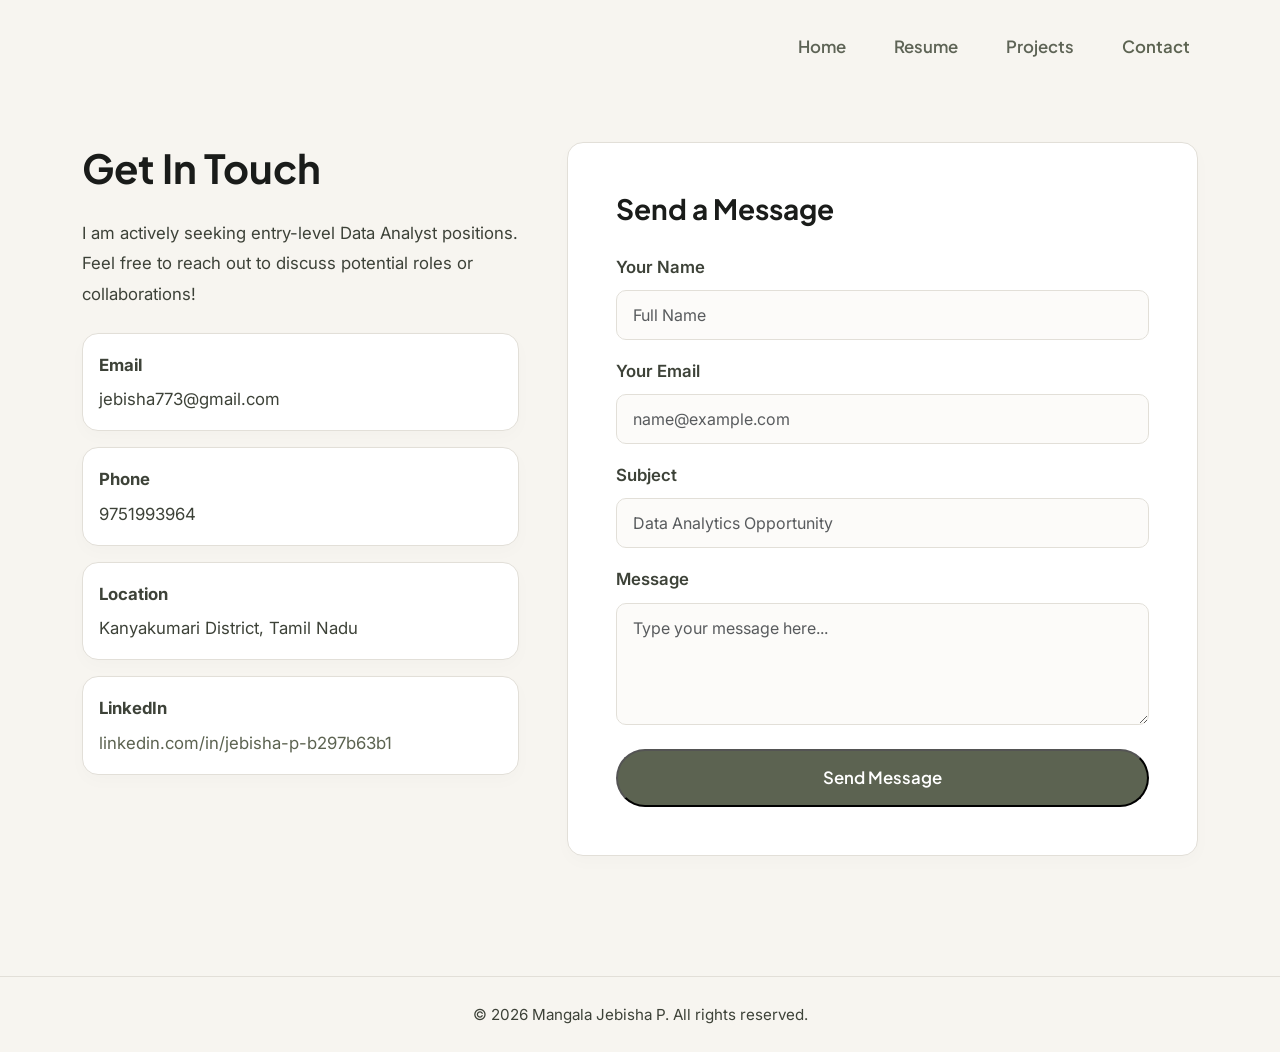
==== contact.html @ 96cd304e "Initial portfolio files" ====
<!DOCTYPE html>
<html lang="en">
<head>
  <meta charset="UTF-8">
  <meta name="viewport" content="width=device-width, initial-scale=1.0">
  <title>Contact | Mangala Jebisha P</title>
  <link href="https://cdn.jsdelivr.net/npm/bootstrap@5.3.2/dist/css/bootstrap.min.css" rel="stylesheet">
  <link rel="stylesheet" href="css/style.css">
</head>
<body>
  <nav class="navbar navbar-expand-lg">
    <div class="container">
      <button class="navbar-toggler ms-auto" type="button" data-bs-toggle="collapse" data-bs-target="#navbarNav">
        <span class="navbar-toggler-icon"></span>
      </button>
      <div class="collapse navbar-collapse justify-content-end" id="navbarNav">
        <ul class="navbar-nav">
          <li class="nav-item"><a class="nav-link" href="index.html">Home</a></li>
          <li class="nav-item"><a class="nav-link" href="resume.html">Resume</a></li>
          <li class="nav-item"><a class="nav-link" href="project.html">Projects</a></li>
          <li class="nav-item"><a class="nav-link active" href="contact.html">Contact</a></li>
        </ul>
      </div>
    </div>
  </nav>

  <main class="container my-5">
    <div class="row g-5">
      <div class="col-md-5">
        <h1 class="mb-4">Get In Touch</h1>
        <p class="mb-4">
          I am actively seeking entry-level Data Analyst positions. Feel free to reach out to discuss potential roles or collaborations!
        </p>
        
        <div class="card-custom mb-3 p-3">
          <p class="fw-bold mb-1">Email</p>
          <p class="m-0">jebisha773@gmail.com</p>
        </div>

        <div class="card-custom mb-3 p-3">
          <p class="fw-bold mb-1">Phone</p>
          <p class="m-0">9751993964</p>
        </div>

        <div class="card-custom mb-3 p-3">
          <p class="fw-bold mb-1">Location</p>
          <p class="m-0">Kanyakumari District, Tamil Nadu</p>
        </div>

        <div class="card-custom p-3">
          <p class="fw-bold mb-1">LinkedIn</p>
          <a href="https://linkedin.com/in/jebisha-p-b297b63b1" target="_blank" class="text-decoration-none" style="color: var(--accent-color);">linkedin.com/in/jebisha-p-b297b63b1</a>
        </div>
      </div>

      <div class="col-md-7">
        <div class="card-custom p-4 p-md-5">
          <h3 class="mb-4">Send a Message</h3>
          <form>
            <div class="mb-3">
              <label class="form-label fw-semibold">Your Name</label>
              <input type="text" class="form-control" placeholder="Full Name">
            </div>
            <div class="mb-3">
              <label class="form-label fw-semibold">Your Email</label>
              <input type="email" class="form-control" placeholder="name@example.com">
            </div>
            <div class="mb-3">
              <label class="form-label fw-semibold">Subject</label>
              <input type="text" class="form-control" placeholder="Data Analytics Opportunity">
            </div>
            <div class="mb-4">
              <label class="form-label fw-semibold">Message</label>
              <textarea class="form-control" rows="4" placeholder="Type your message here..."></textarea>
            </div>
            <button type="submit" class="btn-primary-custom w-100">Send Message</button>
          </form>
        </div>
      </div>
    </div>
  </main>

  <footer class="text-center">
    <p class="m-0">&copy; 2026 Mangala Jebisha P. All rights reserved.</p>
  </footer>

  <script src="https://cdn.jsdelivr.net/npm/bootstrap@5.3.2/dist/js/bootstrap.bundle.min.js"></script>
</body>
</html>
---- css/style.css ----
@import url('https://fonts.googleapis.com/css2?family=Inter:wght@400;500;600&family=Plus+Jakarta+Sans:wght@600;700;800&display=swap');

:root {
  --bg-color: #F7F5F0;
  --card-bg: #FFFFFF;
  --primary-heading: #1A1C1A;
  --body-text: #3D4238;
  --tagline-color: #5E6456;
  --accent-color: #5C6351;
  --button-hover: #43483A;
  --nav-link: #5E6456;
  --border-color: #E2DFD8;
  
  --font-heading: 'Plus Jakarta Sans', sans-serif;
  --font-body: 'Inter', sans-serif;
}

/* Global Reset & Base Layout */
* {
  box-sizing: border-box;
}

body {
  background-color: var(--bg-color);
  color: var(--body-text);
  font-family: var(--font-body);
  font-size: 1.05rem;
  line-height: 1.8;
  min-height: 100vh;
  display: flex;
  flex-direction: column;
}

main {
  flex: 1;
}

/* Headings & Typography */
h1, h2, h3, h4, h5, h6 {
  font-family: var(--font-heading);
  color: var(--primary-heading);
  font-weight: 700;
  line-height: 1.3;
}

p {
  margin-bottom: 1.2rem;
  color: var(--body-text);
}

/* Navigation Bar */
.navbar {
  padding-top: 1.5rem;
  padding-bottom: 1.5rem;
}

.nav-link {
  font-family: var(--font-heading);
  color: var(--nav-link) !important;
  font-weight: 600;
  font-size: 1.05rem;
  margin-left: 2rem;
  transition: color 0.2s ease;
}

.nav-link:hover, .nav-link.active {
  color: var(--accent-color) !important;
}

/* Home Page Hero Section */
.tagline {
  font-family: var(--font-heading);
  font-weight: 700;
  letter-spacing: 2px;
  font-size: 0.95rem;
  color: var(--tagline-color);
  margin-bottom: 0.8rem;
}

.hero-title {
  font-size: 3.5rem;
  font-weight: 800;
  letter-spacing: -1px;
  margin-bottom: 1.2rem;
}

.hero-desc {
  font-size: 1.15rem;
  line-height: 1.7;
  max-width: 600px;
  margin-bottom: 2rem;
}

/* Buttons */
.btn-primary-custom {
  background-color: var(--accent-color);
  color: #FFFFFF !important;
  font-family: var(--font-heading);
  font-weight: 600;
  padding: 12px 30px;
  border-radius: 30px;
  text-decoration: none;
  transition: background-color 0.2s ease;
  display: inline-block;
}

.btn-primary-custom:hover {
  background-color: var(--button-hover);
}

.btn-outline-custom {
  border: 1.5px solid var(--accent-color);
  color: var(--accent-color) !important;
  font-family: var(--font-heading);
  font-weight: 600;
  padding: 12px 30px;
  border-radius: 30px;
  text-decoration: none;
  transition: all 0.2s ease;
  display: inline-block;
}

.btn-outline-custom:hover {
  background-color: var(--accent-color);
  color: #FFFFFF !important;
}

/* Profile Image Container */
.img-container {
  width: 300px;
  height: 300px;
  border-radius: 50%;
  overflow: hidden;
  border: 6px solid #FFFFFF;
  box-shadow: 0 12px 30px rgba(0,0,0,0.06);
}

.profile-img {
  width: 100%;
  height: 100%;
  object-fit: cover;
  object-position: top center;
}

/* General Cards & Skill Badges */
.card-custom {
  background-color: var(--card-bg);
  border: 1px solid var(--border-color);
  border-radius: 16px;
  padding: 2rem;
  box-shadow: 0 6px 18px rgba(0,0,0,0.02);
  margin-bottom: 1.5rem;
}

.badge-skill {
  background-color: #EAE7E1;
  color: var(--accent-color);
  font-family: var(--font-heading);
  font-weight: 600;
  font-size: 0.9rem;
  padding: 8px 16px;
  border-radius: 20px;
  margin-right: 8px;
  margin-bottom: 12px;
  display: inline-block;
}

/* Resume Page Specific Styling */
.resume-card {
  background-color: #FFFFFF;
  border: 1px solid var(--border-color);
  border-radius: 16px;
  padding: 3rem;
  box-shadow: 0 10px 30px rgba(0, 0, 0, 0.04);
}

.candidate-name {
  font-size: 2.2rem;
  font-weight: 800;
  letter-spacing: 1px;
  margin-bottom: 0.2rem;
}

.candidate-title {
  font-weight: 700;
  letter-spacing: 2px;
  color: var(--tagline-color);
  font-size: 0.95rem;
  margin-bottom: 0.8rem;
}

.contact-info {
  font-size: 0.95rem;
  color: var(--tagline-color);
}

.contact-info .divider {
  margin: 0 8px;
  color: #C2BFB8;
}

.section-divider {
  border: none;
  border-top: 1px solid #EAE7E1;
  margin: 1.8rem 0;
}

.section-title {
  font-size: 1.1rem;
  letter-spacing: 1.5px;
  color: var(--primary-heading);
  font-weight: 800;
  margin-bottom: 1rem;
}

.section-body {
  font-size: 1rem;
  line-height: 1.7;
  color: var(--body-text);
  margin-bottom: 0;
}

.skills-grid {
  display: flex;
  flex-wrap: wrap;
  gap: 10px;
}

.skill-pill {
  background-color: #F3F1EC;
  border: 1px solid var(--border-color);
  color: var(--body-text);
  font-family: var(--font-heading);
  font-weight: 600;
  font-size: 0.88rem;
  padding: 6px 16px;
  border-radius: 20px;
}

.role-title {
  font-size: 1.1rem;
  font-weight: 700;
  color: var(--primary-heading);
  margin-bottom: 0.2rem;
}

.company-name {
  font-style: italic;
  color: var(--tagline-color);
  margin-bottom: 0.5rem;
}

.timeline {
  font-family: var(--font-heading);
  font-weight: 600;
  font-size: 0.9rem;
  color: var(--accent-color);
}

.project-title {
  font-size: 0.98rem;
  margin-bottom: 0.6rem;
}

.bullet-list {
  padding-left: 1.2rem;
  margin-bottom: 0;
}

.bullet-list li {
  font-size: 0.98rem;
  margin-bottom: 0.4rem;
  line-height: 1.6;
}

/* Form Controls */
.form-control {
  border-radius: 10px;
  padding: 12px 16px;
  border: 1px solid var(--border-color);
  background-color: #FCFBF9;
  font-family: var(--font-body);
}

.form-control:focus {
  border-color: var(--accent-color);
  box-shadow: 0 0 0 0.2rem rgba(92, 99, 81, 0.15);
}

/* Footer */
footer {
  border-top: 1px solid var(--border-color);
  padding: 1.5rem 0;
  margin-top: 3rem;
  color: var(--tagline-color);
  font-size: 0.95rem;
}
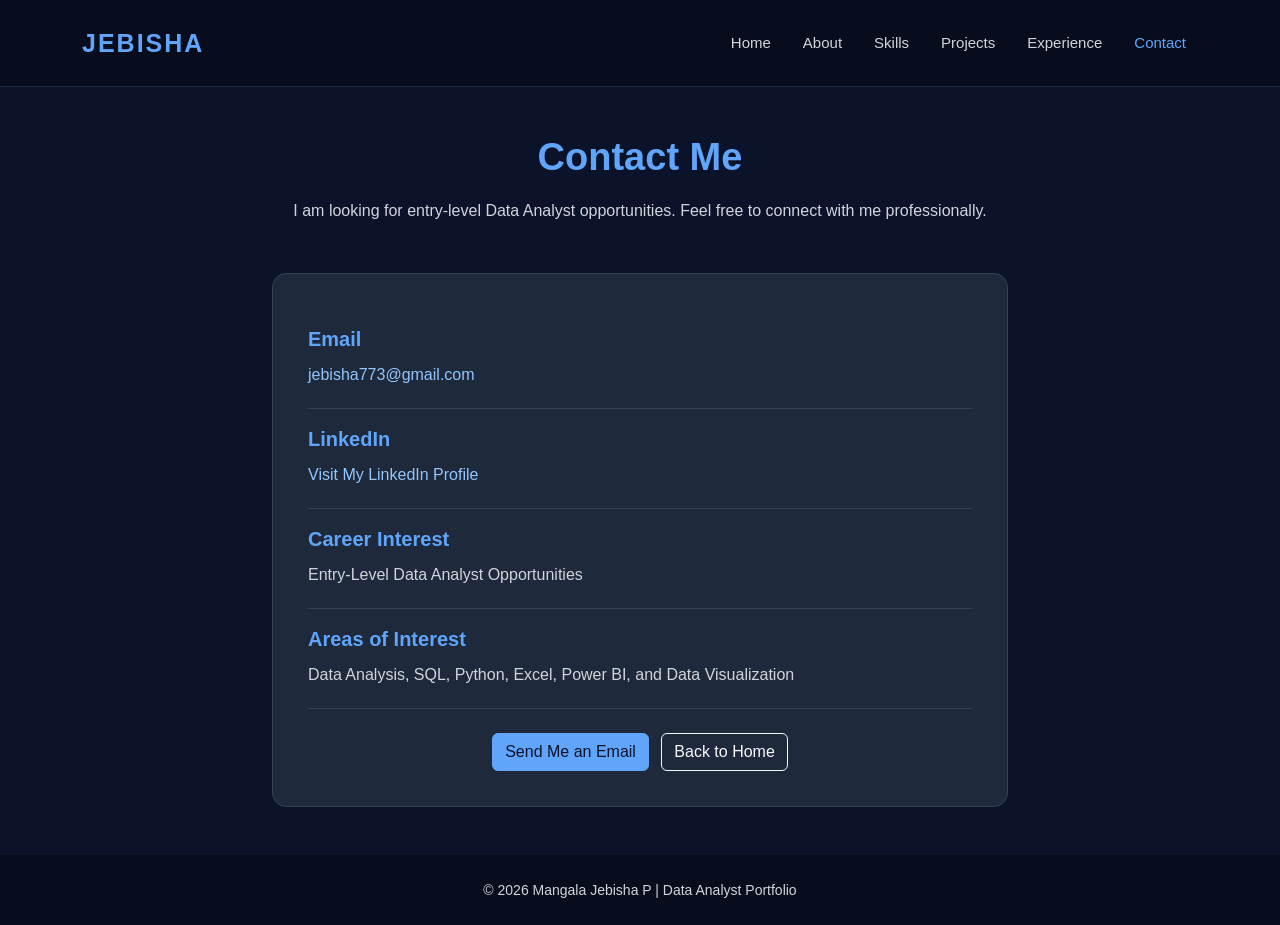
==== commit e82656c6: "Add portfolio pages" ====
--- a/contact.html
+++ b/contact.html
@@ -1,89 +1,116 @@
+
 <!DOCTYPE html>
 <html lang="en">
 <head>
-  <meta charset="UTF-8">
-  <meta name="viewport" content="width=device-width, initial-scale=1.0">
-  <title>Contact | Mangala Jebisha P</title>
-  <link href="https://cdn.jsdelivr.net/npm/bootstrap@5.3.2/dist/css/bootstrap.min.css" rel="stylesheet">
-  <link rel="stylesheet" href="css/style.css">
+    <meta charset="UTF-8">
+    <meta name="viewport" content="width=device-width, initial-scale=1.0">
+
+    <title>Contact | Mangala Jebisha P</title>
+
+    <link
+        href="https://cdn.jsdelivr.net/npm/bootstrap@5.3.3/dist/css/bootstrap.min.css"
+        rel="stylesheet">
+
+    <link rel="stylesheet" href="style.css">
 </head>
+
 <body>
-  <nav class="navbar navbar-expand-lg">
-    <div class="container">
-      <button class="navbar-toggler ms-auto" type="button" data-bs-toggle="collapse" data-bs-target="#navbarNav">
-        <span class="navbar-toggler-icon"></span>
-      </button>
-      <div class="collapse navbar-collapse justify-content-end" id="navbarNav">
-        <ul class="navbar-nav">
-          <li class="nav-item"><a class="nav-link" href="index.html">Home</a></li>
-          <li class="nav-item"><a class="nav-link" href="resume.html">Resume</a></li>
-          <li class="nav-item"><a class="nav-link" href="project.html">Projects</a></li>
-          <li class="nav-item"><a class="nav-link active" href="contact.html">Contact</a></li>
-        </ul>
-      </div>
-    </div>
-  </nav>
 
-  <main class="container my-5">
-    <div class="row g-5">
-      <div class="col-md-5">
-        <h1 class="mb-4">Get In Touch</h1>
-        <p class="mb-4">
-          I am actively seeking entry-level Data Analyst positions. Feel free to reach out to discuss potential roles or collaborations!
-        </p>
-        
-        <div class="card-custom mb-3 p-3">
-          <p class="fw-bold mb-1">Email</p>
-          <p class="m-0">jebisha773@gmail.com</p>
+    <!-- Navigation Bar -->
+    <nav class="navbar navbar-expand-lg navbar-dark">
+        <div class="container">
+            <a class="navbar-brand" href="index.html">JEBISHA</a>
+
+            <div class="navbar-nav ms-auto">
+                <a class="nav-link" href="index.html">Home</a>
+                <a class="nav-link" href="about.html">About</a>
+                <a class="nav-link" href="skills.html">Skills</a>
+                <a class="nav-link" href="projects.html">Projects</a>
+                <a class="nav-link" href="experience.html">Experience</a>
+                <a class="nav-link active" href="contact.html">Contact</a>
+            </div>
         </div>
+    </nav>
 
-        <div class="card-custom mb-3 p-3">
-          <p class="fw-bold mb-1">Phone</p>
-          <p class="m-0">9751993964</p>
+    <!-- Contact Section -->
+    <section class="contact-page py-5">
+        <div class="container">
+
+            <h1 class="section-title text-center mb-3">
+                Contact Me
+            </h1>
+
+            <p class="contact-intro text-center mb-5">
+                I am looking for entry-level Data Analyst opportunities.
+                Feel free to connect with me professionally.
+            </p>
+
+            <div class="row justify-content-center">
+                <div class="col-lg-8">
+
+                    <div class="contact-card">
+
+                        <div class="contact-item">
+                            <h3>Email</h3>
+                            <p>
+                                <a href="mailto:jebisha773@gmail.com">
+                                    jebisha773@gmail.com
+                                </a>
+                            </p>
+                        </div>
+
+                        <div class="contact-item">
+                            <h3>LinkedIn</h3>
+                            <p>
+                                <a
+                                    href="https://www.linkedin.com/in/jebisha-p-b297b63b1"
+                                    target="_blank"
+                                    rel="noopener noreferrer">
+                                    Visit My LinkedIn Profile
+                                </a>
+                            </p>
+                        </div>
+
+                        <div class="contact-item">
+                            <h3>Career Interest</h3>
+                            <p>
+                                Entry-Level Data Analyst Opportunities
+                            </p>
+                        </div>
+
+                        <div class="contact-item">
+                            <h3>Areas of Interest</h3>
+                            <p>
+                                Data Analysis, SQL, Python, Excel,
+                                Power BI, and Data Visualization
+                            </p>
+                        </div>
+
+                        <div class="text-center mt-4">
+                            <a
+                                href="mailto:jebisha773@gmail.com"
+                                class="btn btn-primary contact-button">
+                                Send Me an Email
+                            </a>
+
+                            <a
+                                href="index.html"
+                                class="btn btn-outline-light ms-2">
+                                Back to Home
+                            </a>
+                        </div>
+
+                    </div>
+                </div>
+            </div>
+
         </div>
+    </section>
 
-        <div class="card-custom mb-3 p-3">
-          <p class="fw-bold mb-1">Location</p>
-          <p class="m-0">Kanyakumari District, Tamil Nadu</p>
-        </div>
+    <!-- Footer -->
+    <footer class="text-center py-4">
+        <p>© 2026 Mangala Jebisha P | Data Analyst Portfolio</p>
+    </footer>
 
-        <div class="card-custom p-3">
-          <p class="fw-bold mb-1">LinkedIn</p>
-          <a href="https://linkedin.com/in/jebisha-p-b297b63b1" target="_blank" class="text-decoration-none" style="color: var(--accent-color);">linkedin.com/in/jebisha-p-b297b63b1</a>
-        </div>
-      </div>
-
-      <div class="col-md-7">
-        <div class="card-custom p-4 p-md-5">
-          <h3 class="mb-4">Send a Message</h3>
-          <form>
-            <div class="mb-3">
-              <label class="form-label fw-semibold">Your Name</label>
-              <input type="text" class="form-control" placeholder="Full Name">
-            </div>
-            <div class="mb-3">
-              <label class="form-label fw-semibold">Your Email</label>
-              <input type="email" class="form-control" placeholder="name@example.com">
-            </div>
-            <div class="mb-3">
-              <label class="form-label fw-semibold">Subject</label>
-              <input type="text" class="form-control" placeholder="Data Analytics Opportunity">
-            </div>
-            <div class="mb-4">
-              <label class="form-label fw-semibold">Message</label>
-              <textarea class="form-control" rows="4" placeholder="Type your message here..."></textarea>
-            </div>
-            <button type="submit" class="btn-primary-custom w-100">Send Message</button>
-          </form>
-        </div>
-      </div>
-    </div>
-  </main>
-
-  <footer class="text-center">
-    <p class="m-0">&copy; 2026 Mangala Jebisha P. All rights reserved.</p>
-  </footer>
-
-  <script src="https://cdn.jsdelivr.net/npm/bootstrap@5.3.2/dist/js/bootstrap.bundle.min.js"></script>
 </body>
-</html>+</html>
--- a/style.css
+++ b/style.css
@@ -0,0 +1,951 @@
+
+/* ========================================
+   GLOBAL STYLES
+======================================== */
+
+* {
+    margin: 0;
+    padding: 0;
+    box-sizing: border-box;
+}
+
+html {
+    scroll-behavior: smooth;
+}
+
+body {
+    font-family: Arial, Helvetica, sans-serif;
+    background-color: #0B132B;
+    color: #FFFFFF;
+    line-height: 1.6;
+}
+
+a {
+    text-decoration: none;
+}
+
+.section-title {
+    color: #60A5FA;
+    font-size: 38px;
+    font-weight: 700;
+}
+
+
+footer {
+    margin-top: 0;
+    padding: 5px 0;
+    background-color: #070D1C;
+    color: #D1D5DB;
+    font-size: 14px;
+}
+
+
+footer p {
+    margin-bottom: 0;
+}
+
+
+/* ========================================
+   NAVIGATION BAR
+======================================== */
+
+.navbar {
+    background-color: #070D1C;
+    padding: 18px 0;
+    border-bottom: 1px solid #1E293B;
+}
+
+.navbar-brand {
+    color: #60A5FA !important;
+    font-size: 25px;
+    font-weight: 800;
+    letter-spacing: 2px;
+}
+
+.navbar-nav {
+    gap: 8px;
+}
+
+.navbar .nav-link {
+    color: #D1D5DB !important;
+    font-size: 15px;
+    padding: 8px 12px !important;
+    transition: color 0.3s ease;
+}
+
+.navbar .nav-link:hover,
+.navbar .nav-link.active {
+    color: #60A5FA !important;
+}
+
+
+
+/* ========================================
+   HOME PAGE
+======================================== */
+
+
+
+.home-page {
+    flex: 1;
+    min-height: calc(100vh - 155px);
+    display: flex;
+    align-items: center;
+    padding: 40px 0;
+    background-color: #0B132B;
+    color: #FFFFFF;
+}
+
+.home-page .container {
+    width: 100%;
+}
+
+
+
+.hero-greeting {
+    color: #60A5FA;
+    font-size: 13px;
+    font-weight: 600;
+    letter-spacing: 2px;
+    margin-bottom: 18px;
+}
+
+.home-page h1 {
+    font-size: clamp(34px, 4vw, 48px);
+    font-weight: 700;
+    line-height: 1.2;
+    margin-bottom: 18px;
+}
+
+.highlight {
+    color: #60A5FA;
+}
+
+.home-page h2 {
+    color: #D1D5DB;
+    font-size: clamp(21px, 2.5vw, 27px);
+    font-weight: 500;
+    line-height: 1.5;
+    margin-bottom: 20px;
+}
+
+.hero-description {
+    color: #60A5FA;
+    font-size: 18px;
+    font-weight: 600;
+    margin-bottom: 12px;
+}
+
+.home-text {
+    color: #D1D5DB;
+    font-size: 16px;
+    line-height: 1.8;
+    max-width: 600px;
+    margin-bottom: 28px;
+}
+
+
+/* ========================================
+   PROFILE PHOTO
+======================================== */
+
+.home-image {
+    width: 300px;
+    height: 300px;
+    max-width: 100%;
+    object-fit: cover;
+    object-position: center 20%;
+    border-radius: 50%;
+    border: 3px solid #60A5FA;
+    box-shadow: 0 0 25px rgba(96, 165, 250, 0.15);
+}
+
+
+/* ========================================
+   HOME PAGE BUTTONS
+======================================== */
+
+.home-buttons {
+    display: flex;
+    flex-wrap: wrap;
+    gap: 14px;
+    margin-top: 25px;
+}
+
+.home-buttons .btn {
+    padding: 11px 23px;
+    border-radius: 5px;
+    font-size: 15px;
+    font-weight: 600;
+    transition: 0.3s ease;
+}
+
+.home-buttons .btn-primary,
+.contact-button {
+    background-color: #60A5FA;
+    border-color: #60A5FA;
+    color: #0B132B;
+}
+
+.home-buttons .btn-primary:hover,
+.contact-button:hover {
+    background-color: #FFFFFF;
+    border-color: #FFFFFF;
+    color: #0B132B;
+}
+
+.home-buttons .btn-outline-light {
+    color: #FFFFFF;
+    border-color: #64748B;
+}
+
+.home-buttons .btn-outline-light:hover {
+    background-color: #FFFFFF;
+    border-color: #FFFFFF;
+    color: #0B132B;
+}
+
+
+/* ========================================
+   RESPONSIVE DESIGN
+======================================== */
+
+@media (max-width: 991px) {
+
+    .home-page {
+        min-height: auto;
+        padding: 20px 0;
+        text-align: center;
+    }
+
+    .home-text {
+        margin-left: auto;
+        margin-right: auto;
+    }
+
+    .home-buttons {
+        justify-content: center;
+    }
+
+    .home-image {
+        width: 250px;
+        height: 250px;
+        margin-top: 20px;
+    }
+}
+
+@media (max-width: 576px) {
+
+    .home-page {
+        padding: 25px 0;
+    }
+
+    .home-page h1 {
+        font-size: 34px;
+    }
+
+    .home-page h2 {
+        font-size: 21px;
+    }
+
+    .hero-description {
+        font-size: 16px;
+    }
+
+    .home-text {
+        font-size: 15px;
+    }
+
+    .home-image {
+        width: 210px;
+        height: 210px;
+        margin-top: 20px;
+    }
+
+    .home-buttons {
+        gap: 10px;
+    }
+
+    .home-buttons .btn {
+        padding: 10px 16px;
+        font-size: 14px;
+    }
+}
+
+
+/* ========================================
+   ABOUT PAGE
+======================================== */
+
+.about-page {
+    min-height: 80vh;
+    padding: 60px 0;
+    background-color: #0B132B;
+    color: #FFFFFF;
+}
+
+
+/* ROUND PROFILE PHOTO - ABOUT */
+
+.about-image {
+    width: 320px;
+    height: 320px;
+    max-width: 100%;
+    object-fit: cover;
+    object-position: center 20%;
+    border-radius: 50%;
+    border: 4px solid #60A5FA;
+    box-shadow: 0 0 25px rgba(96, 165, 250, 0.18);
+}
+
+.about-page h2 {
+    font-size: 30px;
+    font-weight: 700;
+    margin-bottom: 12px;
+}
+
+.about-subtitle {
+    color: #60A5FA;
+    margin-bottom: 20px;
+}
+
+.about-page p {
+    color: #D1D5DB;
+    font-size: 16px;
+    line-height: 1.8;
+}
+
+.about-page .btn-primary {
+    background-color: #60A5FA;
+    border-color: #60A5FA;
+    color: #0B132B;
+    font-weight: 600;
+}
+
+.about-page .btn-primary:hover {
+    background-color: #FFFFFF;
+    border-color: #FFFFFF;
+}
+
+
+/* ========================================
+   SKILLS PAGE
+======================================== */
+
+.skills-page {
+    min-height: 80vh;
+    background-color: #0B132B;
+    color: #FFFFFF;
+}
+
+.skills-intro {
+    color: #D1D5DB;
+    line-height: 1.7;
+}
+
+.skill-card {
+    height: 100%;
+    padding: 28px;
+    background-color: #1E293B;
+    border: 1px solid #334155;
+    border-radius: 12px;
+    transition: transform 0.3s ease,
+                border-color 0.3s ease;
+}
+
+.skill-card:hover {
+    transform: translateY(-5px);
+    border-color: #60A5FA;
+}
+
+.skill-card h3 {
+    color: #60A5FA;
+    font-size: 22px;
+    font-weight: 600;
+    margin-bottom: 15px;
+}
+
+.skill-card p {
+    color: #D1D5DB;
+    line-height: 1.8;
+    margin-bottom: 0;
+}
+
+.soft-skills h2 {
+    color: #FFFFFF;
+    font-size: 26px;
+    font-weight: 600;
+}
+
+.strength-tag {
+    padding: 10px 18px;
+    background-color: #1E293B;
+    color: #93C5FD;
+    border: 1px solid #334155;
+    border-radius: 25px;
+    font-size: 15px;
+}
+
+
+/* ========================================
+   PROJECTS PAGE
+======================================== */
+
+.projects-page {
+    min-height: 80vh;
+    background-color: #0B132B;
+    color: #FFFFFF;
+}
+
+.projects-intro {
+    color: #D1D5DB;
+    line-height: 1.7;
+}
+
+.project-card {
+    height: 100%;
+    overflow: hidden;
+    background-color: #1E293B;
+    border: 1px solid #334155;
+    border-radius: 14px;
+    transition: transform 0.3s ease,
+                border-color 0.3s ease;
+}
+
+.project-card:hover {
+    transform: translateY(-5px);
+    border-color: #60A5FA;
+}
+
+.project-image {
+    display: block;
+    width: 100%;
+    height: 260px;
+    object-fit: contain;
+    background-color: #FFFFFF;
+}
+
+.project-content {
+    padding: 25px;
+}
+
+.project-content h2 {
+    color: #FFFFFF;
+    font-size: 23px;
+    font-weight: 700;
+    margin-bottom: 12px;
+}
+
+.project-tools {
+    color: #60A5FA;
+    font-size: 14px;
+    font-weight: 600;
+}
+
+.project-content p,
+.project-content li {
+    color: #D1D5DB;
+    line-height: 1.7;
+}
+
+.project-content h5 {
+    color: #93C5FD;
+    font-size: 17px;
+    margin-top: 20px;
+}
+
+.project-content ul {
+    padding-left: 20px;
+    margin-bottom: 0;
+}
+
+.project-placeholder {
+    height: 150px;
+    display: flex;
+    justify-content: center;
+    align-items: center;
+    background-color: #111827;
+    color: #60A5FA;
+    font-size: 38px;
+    font-weight: 700;
+    border-bottom: 1px solid #334155;
+}
+
+
+/* ========================================
+   EXPERIENCE & EDUCATION PAGE
+======================================== */
+
+.experience-page {
+    min-height: 80vh;
+    background-color: #0B132B;
+    color: #FFFFFF;
+}
+
+.experience-intro {
+    color: #D1D5DB;
+    line-height: 1.7;
+}
+
+.experience-heading {
+    color: #60A5FA;
+    font-size: 27px;
+    font-weight: 700;
+}
+
+.experience-card,
+.education-card,
+.course-card {
+    background-color: #1E293B;
+    border: 1px solid #334155;
+    border-radius: 12px;
+    padding: 28px;
+}
+
+.experience-card {
+    border-left: 4px solid #60A5FA;
+}
+
+.experience-label {
+    display: inline-block;
+    color: #93C5FD;
+    font-size: 12px;
+    font-weight: 700;
+    letter-spacing: 2px;
+    margin-bottom: 15px;
+}
+
+.experience-card h3,
+.education-card h3,
+.course-card h3 {
+    color: #FFFFFF;
+    font-size: 22px;
+    font-weight: 700;
+    margin-bottom: 12px;
+}
+
+.experience-card h5,
+.subheading {
+    color: #93C5FD;
+    font-size: 17px;
+}
+
+.experience-date,
+.education-year {
+    color: #60A5FA;
+    font-weight: 600;
+}
+
+.experience-card p,
+.experience-card li,
+.education-card p,
+.course-card p {
+    color: #D1D5DB;
+    line-height: 1.8;
+}
+
+.experience-card ul {
+    padding-left: 22px;
+}
+
+.education-card {
+    height: 100%;
+    transition: border-color 0.3s ease,
+                transform 0.3s ease;
+}
+
+.education-card:hover {
+    border-color: #60A5FA;
+    transform: translateY(-4px);
+}
+
+.education-status {
+    display: inline-block;
+    margin-top: 8px;
+    padding: 6px 12px;
+    border-radius: 20px;
+    background-color: #0B132B;
+    color: #93C5FD;
+    font-size: 13px;
+}
+
+.course-card {
+    border-left: 4px solid #60A5FA;
+}
+
+.course-card h3 {
+    margin-bottom: 8px;
+}
+
+.course-card p {
+    margin-bottom: 0;
+}
+
+
+/* ========================================
+   CONTACT PAGE
+======================================== */
+
+.contact-page {
+    min-height: 80vh;
+    background-color: #0B132B;
+    color: #FFFFFF;
+}
+
+.contact-intro {
+    color: #D1D5DB;
+    line-height: 1.8;
+}
+
+.contact-card {
+    padding: 35px;
+    background-color: #1E293B;
+    border: 1px solid #334155;
+    border-radius: 14px;
+}
+
+.contact-item {
+    padding: 18px 0;
+    border-bottom: 1px solid #334155;
+}
+
+.contact-item:last-of-type {
+    border-bottom: none;
+}
+
+.contact-item h3 {
+    color: #60A5FA;
+    font-size: 20px;
+    font-weight: 600;
+    margin-bottom: 10px;
+}
+
+.contact-item p {
+    color: #D1D5DB;
+    margin-bottom: 0;
+    line-height: 1.8;
+    overflow-wrap: anywhere;
+}
+
+.contact-item a {
+    color: #93C5FD;
+    text-decoration: none;
+}
+
+.contact-item a:hover {
+    color: #FFFFFF;
+    text-decoration: underline;
+}
+
+
+/* ========================================
+   RESPONSIVE DESIGN
+======================================== */
+
+@media (max-width: 991px) {
+    .navbar .container {
+        flex-wrap: wrap;
+        justify-content: center;
+    }
+
+    .navbar-brand {
+        margin-right: 15px;
+    }
+
+    .navbar-nav {
+        flex-direction: row;
+        flex-wrap: wrap;
+        justify-content: center;
+        gap: 2px;
+    }
+
+    .navbar .nav-link {
+        padding: 7px 9px !important;
+        font-size: 14px;
+    }
+
+    .home-page h1 {
+        font-size: 38px;
+    }
+}
+
+@media (max-width: 768px) {
+    .section-title {
+        font-size: 30px;
+    }
+
+    .home-page {
+        min-height: auto;
+        padding: 25px 0;
+        text-align: center;
+    }
+
+    .home-page h1 {
+        font-size: 34px;
+    }
+
+    .home-page h2 {
+        font-size: 23px;
+    }
+
+    .home-image,
+    .about-image {
+        width: 260px;
+        height: 260px;
+    }
+
+    .home-buttons {
+        justify-content: center;
+    }
+
+    .about-page h2 {
+        font-size: 25px;
+    }
+
+    .skill-card {
+        padding: 22px;
+    }
+
+    .skill-card h3 {
+        font-size: 20px;
+    }
+
+    .soft-skills h2 {
+        font-size: 23px;
+    }
+
+    .project-image {
+        height: 210px;
+    }
+
+    .project-content {
+        padding: 20px;
+    }
+
+    .project-content h2 {
+        font-size: 21px;
+    }
+
+    .experience-heading {
+        font-size: 23px;
+    }
+
+    .experience-card,
+    .education-card,
+    .course-card {
+        padding: 22px;
+    }
+
+    .experience-card h3,
+    .education-card h3,
+    .course-card h3 {
+        font-size: 20px;
+    }
+
+    .contact-card {
+        padding: 22px;
+    }
+
+    .contact-item h3 {
+        font-size: 18px;
+    }
+
+    .contact-card .btn {
+        margin: 6px 0;
+    }
+}
+
+@media (max-width: 480px) {
+    .navbar-brand {
+        width: 100%;
+        text-align: center;
+        margin: 0 0 10px;
+    }
+
+    .navbar-nav {
+        width: 100%;
+    }
+
+    .navbar .nav-link {
+        font-size: 12px;
+        padding: 6px !important;
+    }
+
+    .home-page h1 {
+        font-size: 29px;
+    }
+
+    .hero-description {
+        font-size: 19px;
+    }
+
+    .home-image,
+    .about-image {
+        width: 220px;
+        height: 220px;
+    }
+
+    .home-buttons .btn {
+        width: 100%;
+    }
+}
+
+/* FIX PAGE HEIGHT AND FOOTER POSITION */
+
+html,
+body {
+    min-height: 100%;
+}
+
+body {
+    min-height: 100vh;
+    display: flex;
+    flex-direction: column;
+}
+
+.home-page {
+    flex: 1;
+    min-height: calc(100vh - 155px);
+    padding: 25px 0;
+}
+
+footer {
+    margin-top: auto;
+    padding: 5px 0;
+}
+
+/* Tablet and mobile */
+@media (max-width: 991px) {
+    .home-page {
+        min-height: auto;
+        flex: 1;
+        padding: 30px 0;
+    }
+}
+
+/* FINAL HOMEPAGE SPACING FIX */
+
+.home-page {
+    flex: 0 0 auto !important;
+    min-height: 0 !important;
+    height: auto !important;
+    padding: 5px 0 15px !important;
+    align-items: center;
+}
+
+.home-page .row {
+    align-items: center;
+}
+
+.home-page .home-image {
+    width: 280px;
+    height: 280px;
+}
+
+.home-page .home-buttons {
+    margin-top: 15px;
+}
+
+body {
+    min-height: 100vh;
+    display: flex;
+    flex-direction: column;
+}
+
+footer {
+    margin-top: 0 !important;
+}
+
+/* Keep footer at bottom of short pages */
+
+body {
+    min-height: 100vh;
+    display: flex;
+    flex-direction: column;
+}
+
+.home-page {
+    flex: 1;
+}
+
+footer {
+    margin-top: auto;
+}
+
+/* ========================================
+   FIX HOMEPAGE HEIGHT AND FOOTER
+======================================== */
+
+html,
+body {
+    min-height: 100%;
+    margin: 0;
+}
+
+body {
+    min-height: 100vh;
+    display: flex;
+    flex-direction: column;
+}
+
+/* Homepage hero section */
+.home-section {
+    flex: 1 0 auto;
+    display: flex;
+    align-items: center;
+    padding: 10px 0;
+}
+
+
+/* Keep the content aligned */
+.home-section .row {
+    align-items: center;
+}
+
+/* Profile image */
+.home-image {
+    width: 300px;
+    height: 300px;
+    max-width: 100%;
+    object-fit: cover;
+    border-radius: 50%;
+}
+
+/* Footer */
+.footer {
+    margin-top: auto;
+    flex-shrink: 0;
+}
+
+.footer p {
+    margin: 0;
+}
+
+/* Mobile and tablet */
+@media (max-width: 991px) {
+    .home-section {
+        padding: 30px 0 !important;
+    }
+
+    .home-photo-container {
+        margin-top: 25px;
+    }
+
+    .home-image {
+        width: 250px;
+        height: 250px;
+    }
+}
+
+@media (max-width: 576px) {
+    .home-section {
+        padding: 25px 0 !important;
+    }
+
+    .home-image {
+        width: 210px;
+        height: 210px;
+    }
+}
+
+
